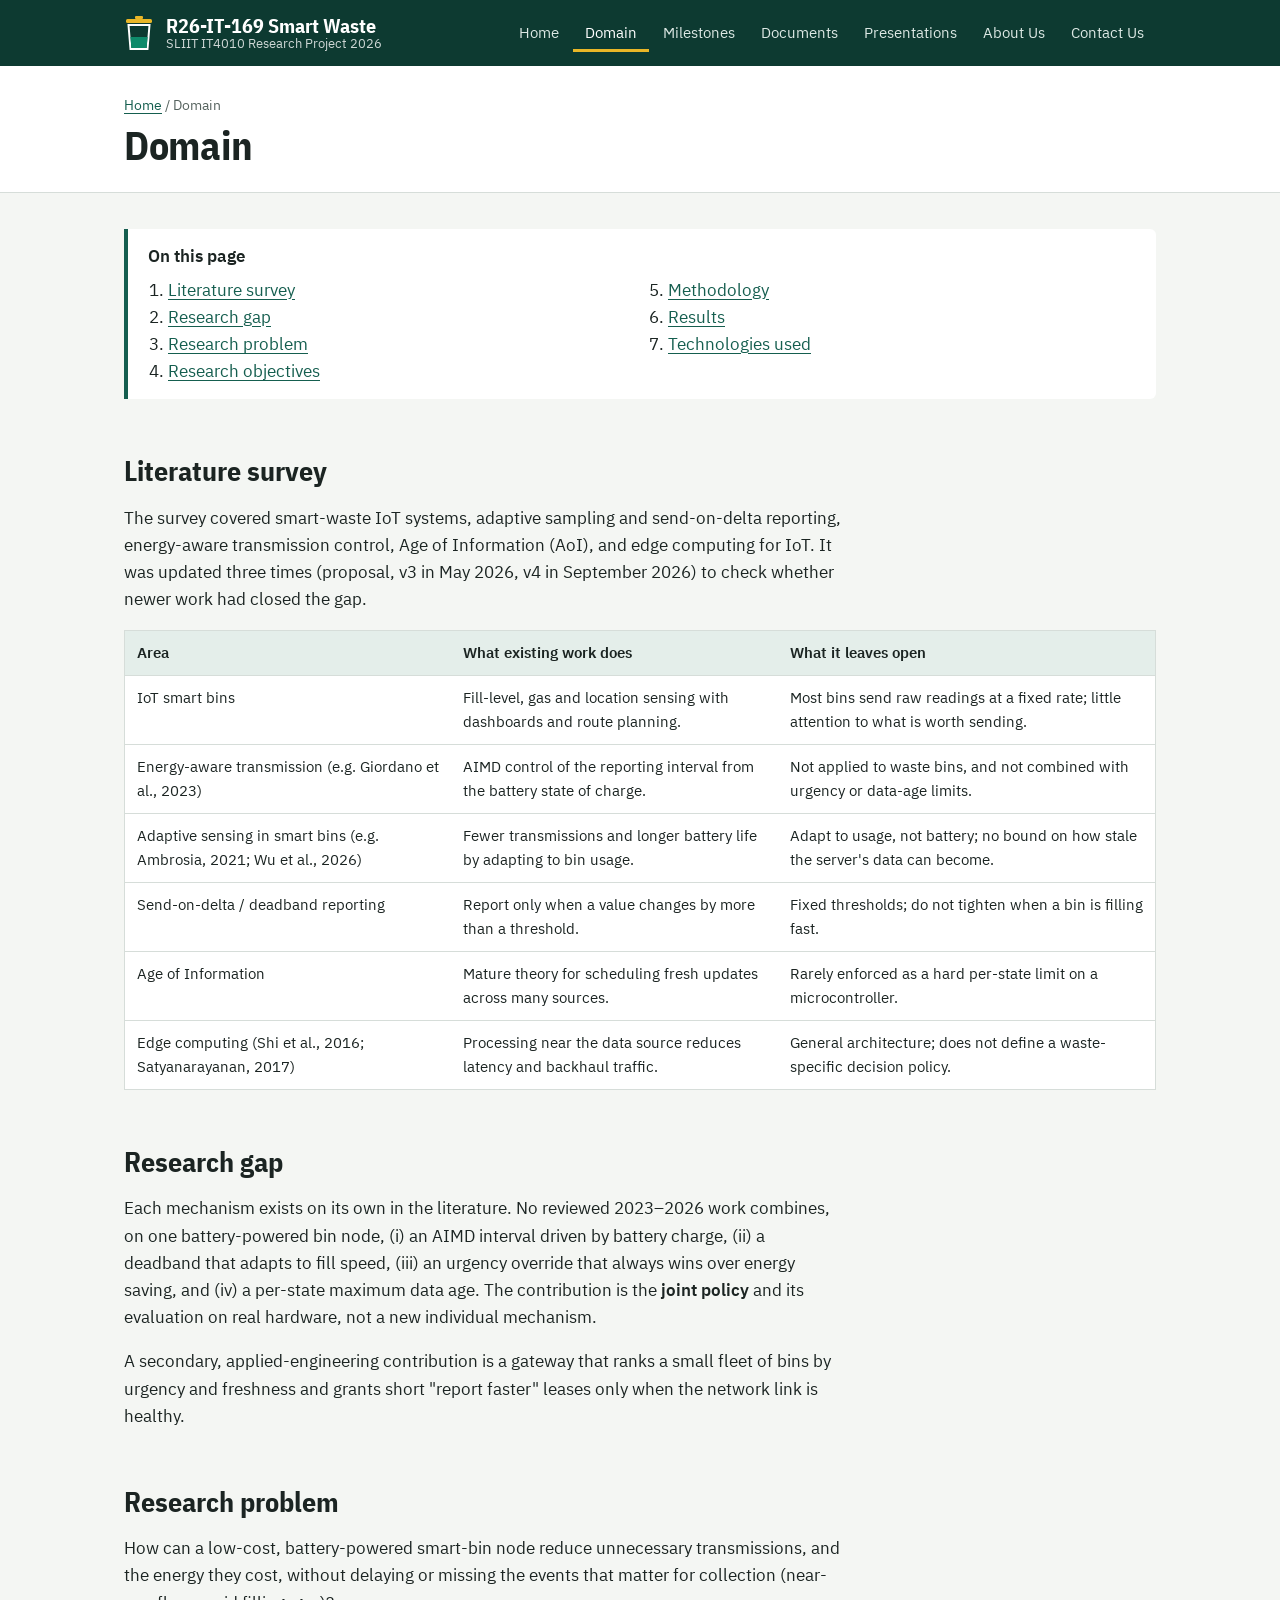
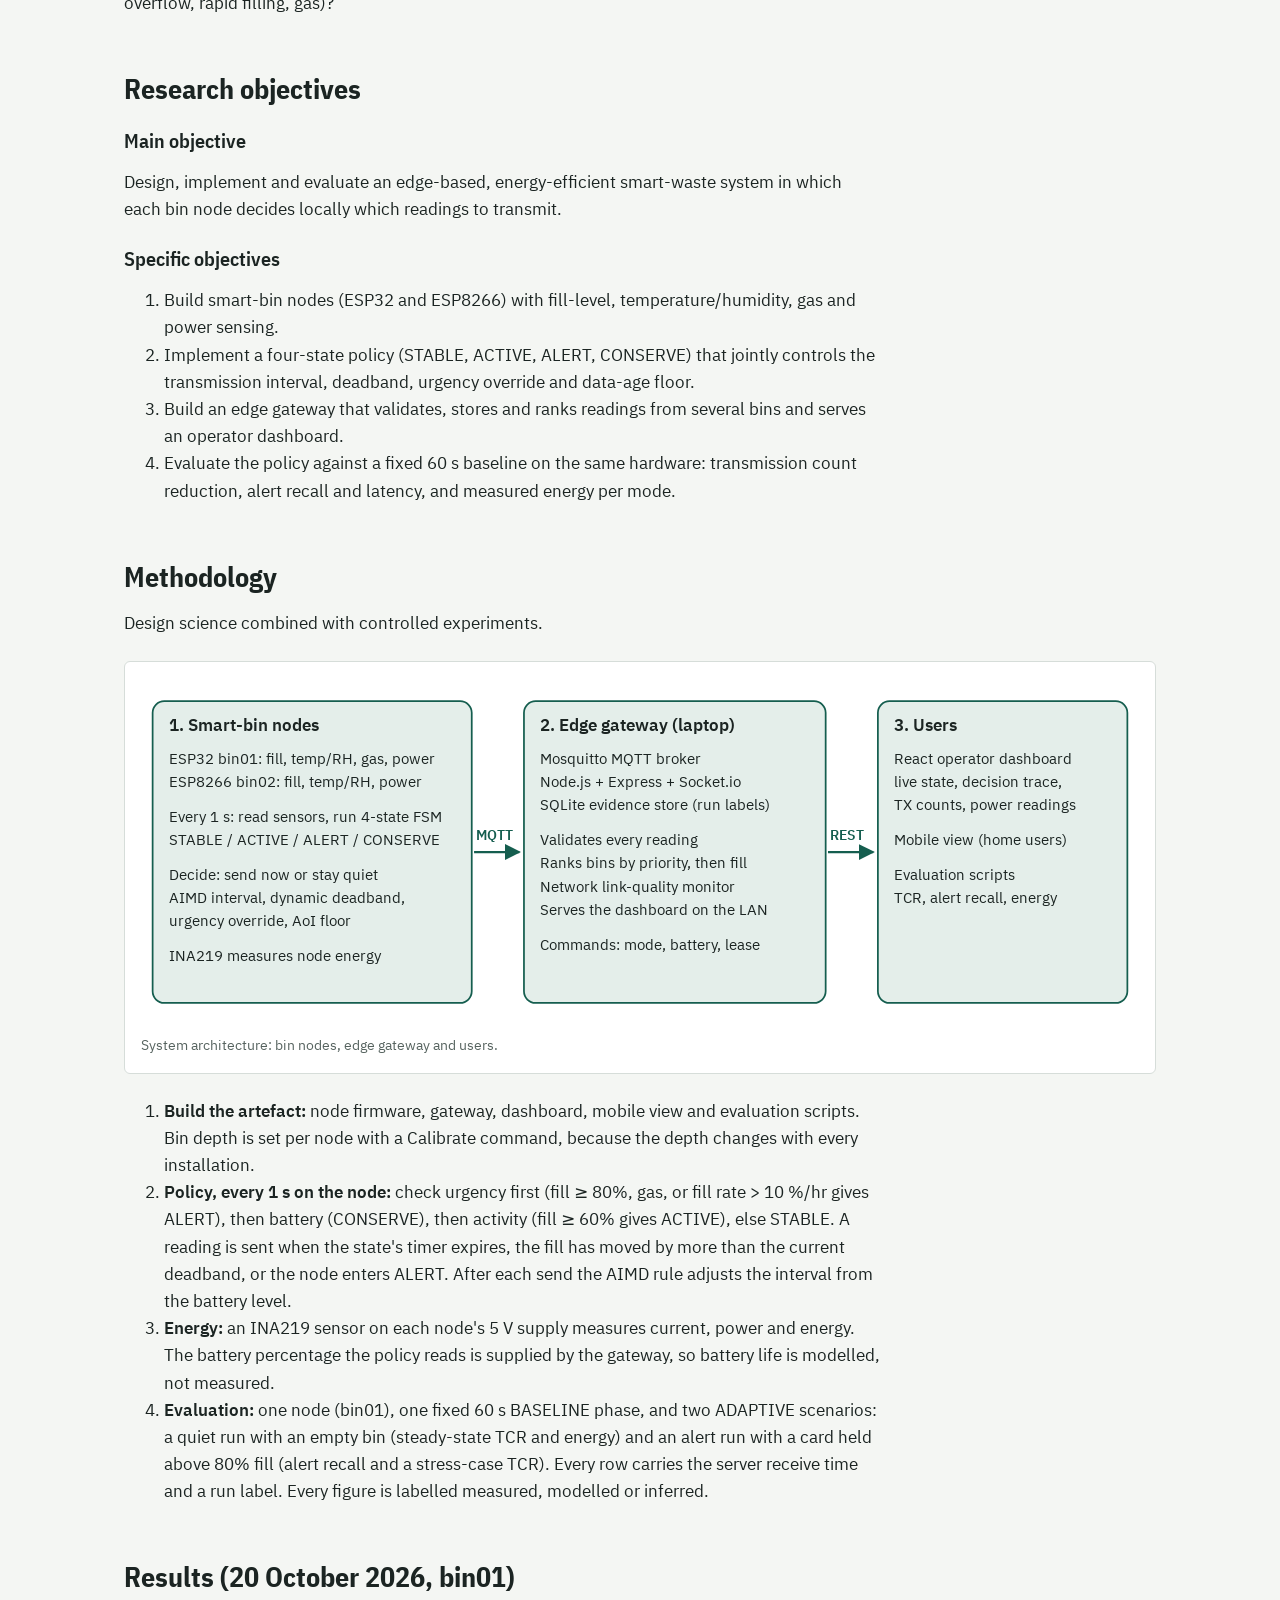
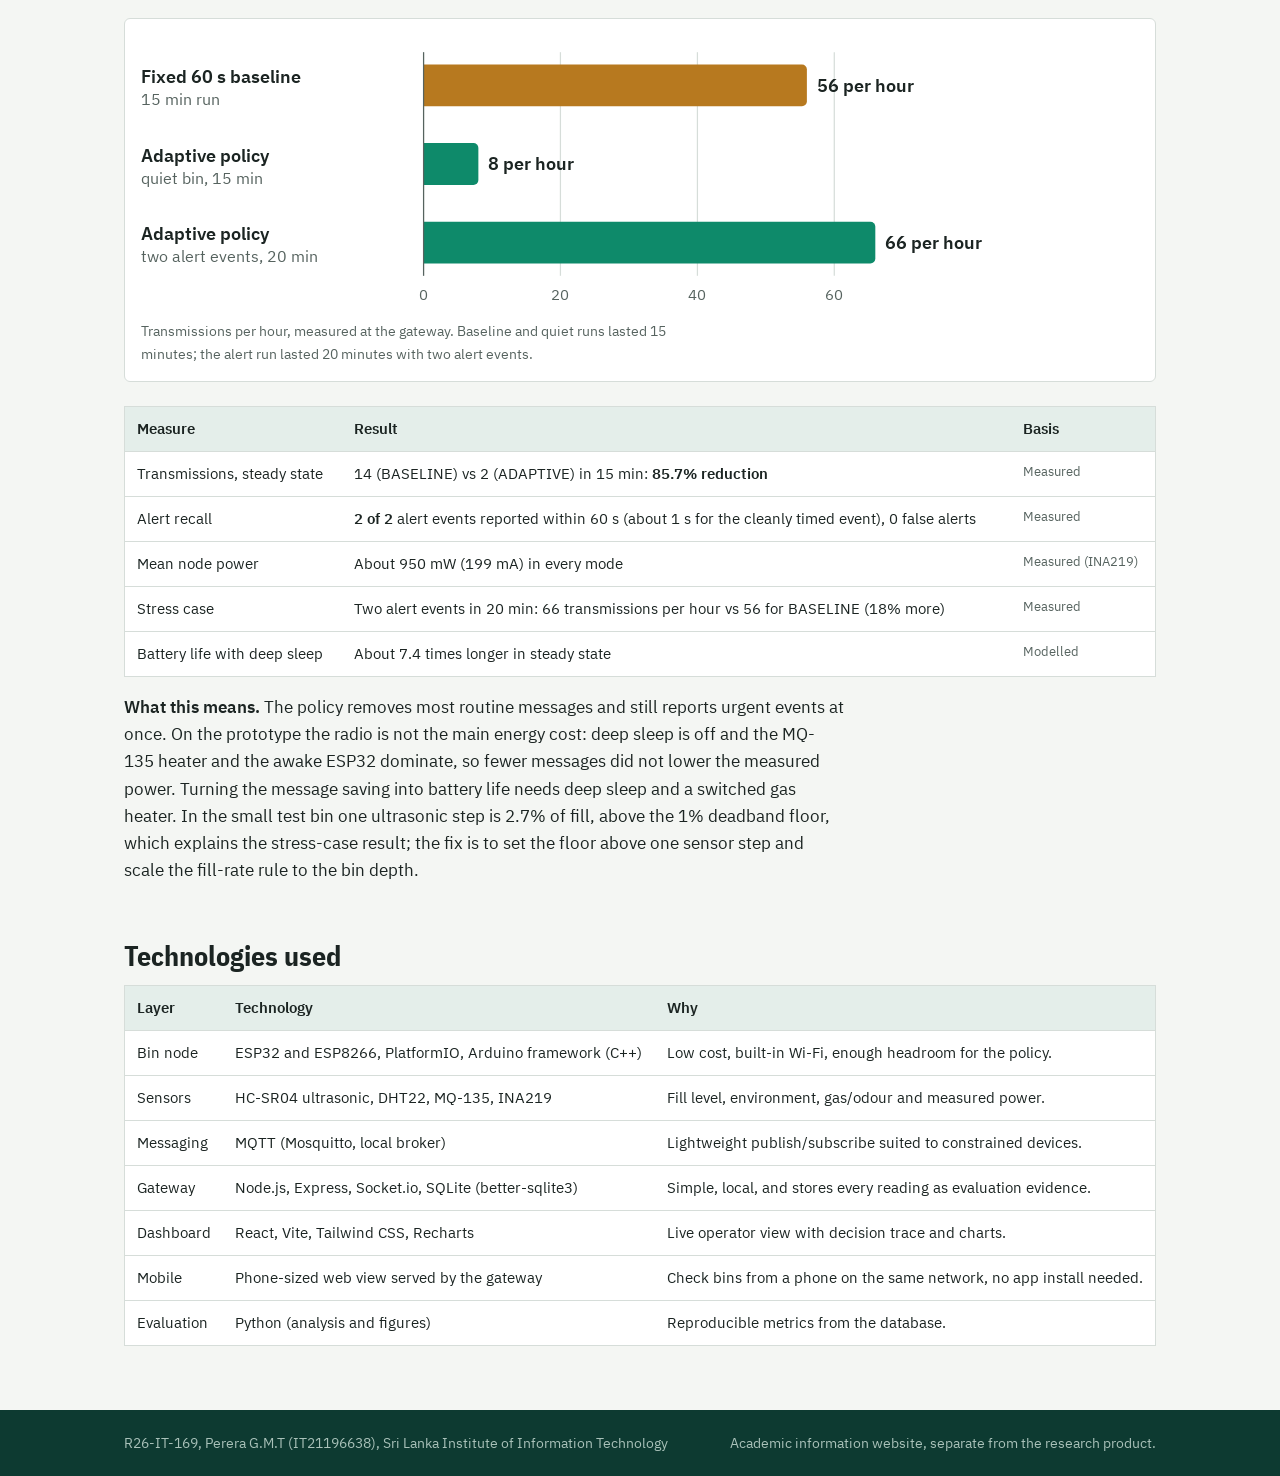
==== domain.html @ eda593e4 "Publish R26-IT-169 research website Static site for the R26-IT-169 smart waste bin IoT research proj" ====
<!doctype html>
<html lang="en">
<head>
<meta charset="utf-8">
<meta name="viewport" content="width=device-width, initial-scale=1">
<title>Domain | R26-IT-169 Smart Waste</title>
<meta name="description" content="R26-IT-169, SLIIT IT4010 Research Project: Edge-Based Energy-Efficient IoT Smart Waste Management System.">
<link rel="icon" href="data:image/svg+xml,%3Csvg viewBox='0 0 30 36' xmlns='http://www.w3.org/2000/svg'%3E%3Crect x='2' y='4' width='26' height='4' rx='1.5' fill='%23E9B627'/%3E%3Crect x='11' y='1' width='8' height='3' rx='1' fill='%23E9B627'/%3E%3Cpath d='M4.5 10h21l-2 24h-17z' fill='none' stroke='%23fff' stroke-width='2'/%3E%3Cpath d='M6.4 22h17.2l-1 11h-15.2z' fill='%230E8A6A'/%3E%3C/svg%3E">
<link rel="preload" href="fonts/ibm-plex-sans-condensed-latin-700-normal.woff2" as="font" type="font/woff2" crossorigin>
<link rel="stylesheet" href="style.css">
</head>
<body>
<header class="site-header">
  <div class="wrap">
    <a class="brand" href="index.html"><svg viewBox="0 0 30 36" aria-hidden="true" xmlns="http://www.w3.org/2000/svg"><rect x="2" y="4" width="26" height="4" rx="1.5" fill="#E9B627"/><rect x="11" y="1" width="8" height="3" rx="1" fill="#E9B627"/><path d="M4.5 10h21l-2 24h-17z" fill="none" stroke="#fff" stroke-width="2"/><path d="M6.4 22h17.2l-1 11h-15.2z" fill="#0E8A6A"/></svg><span>R26-IT-169 Smart Waste<small>SLIIT IT4010 Research Project 2026</small></span></a>
    <nav aria-label="Main"><ul>
<li><a href="index.html">Home</a></li>
<li><a href="domain.html" aria-current="page">Domain</a></li>
<li><a href="milestones.html">Milestones</a></li>
<li><a href="documents.html">Documents</a></li>
<li><a href="presentations.html">Presentations</a></li>
<li><a href="about.html">About Us</a></li>
<li><a href="contact.html">Contact Us</a></li>
    </ul></nav>
  </div>
</header>
<section class="page-title"><div class="wrap"><p class="crumbs"><a href="index.html">Home</a> / Domain</p><h1>Domain</h1></div></section>
<main>
<div class="wrap">

<div class="toc"><strong>On this page</strong>
<ol>
<li><a href="#survey">Literature survey</a></li>
<li><a href="#gap">Research gap</a></li>
<li><a href="#problem">Research problem</a></li>
<li><a href="#objectives">Research objectives</a></li>
<li><a href="#method">Methodology</a></li>
<li><a href="#results">Results</a></li>
<li><a href="#tech">Technologies used</a></li>
</ol></div>

<h2 id="survey">Literature survey</h2>
<p>The survey covered smart-waste IoT systems, adaptive sampling and send-on-delta reporting,
energy-aware transmission control, Age of Information (AoI), and edge computing for IoT. It was
updated three times (proposal, v3 in May 2026, v4 in September 2026) to check whether newer work had
closed the gap.</p>
<div class="table-scroll"><table>
<tr><th>Area</th><th>What existing work does</th><th>What it leaves open</th></tr>
<tr><td>IoT smart bins</td><td>Fill-level, gas and location sensing with dashboards and route planning.</td><td>Most bins send raw readings at a fixed rate; little attention to what is worth sending.</td></tr>
<tr><td>Energy-aware transmission (e.g. Giordano et al., 2023)</td><td>AIMD control of the reporting interval from the battery state of charge.</td><td>Not applied to waste bins, and not combined with urgency or data-age limits.</td></tr>
<tr><td>Adaptive sensing in smart bins (e.g. Ambrosia, 2021; Wu et al., 2026)</td><td>Fewer transmissions and longer battery life by adapting to bin usage.</td><td>Adapt to usage, not battery; no bound on how stale the server's data can become.</td></tr>
<tr><td>Send-on-delta / deadband reporting</td><td>Report only when a value changes by more than a threshold.</td><td>Fixed thresholds; do not tighten when a bin is filling fast.</td></tr>
<tr><td>Age of Information</td><td>Mature theory for scheduling fresh updates across many sources.</td><td>Rarely enforced as a hard per-state limit on a microcontroller.</td></tr>
<tr><td>Edge computing (Shi et al., 2016; Satyanarayanan, 2017)</td><td>Processing near the data source reduces latency and backhaul traffic.</td><td>General architecture; does not define a waste-specific decision policy.</td></tr>
</table></div>

<h2 id="gap">Research gap</h2>
<p>Each mechanism exists on its own in the literature. No reviewed 2023&ndash;2026 work combines,
on one battery-powered bin node, (i) an AIMD interval driven by battery charge, (ii) a deadband that
adapts to fill speed, (iii) an urgency override that always wins over energy saving, and (iv) a
per-state maximum data age. The contribution is the <strong>joint policy</strong> and its evaluation on
real hardware, not a new individual mechanism.</p>
<p>A secondary, applied-engineering contribution is a gateway that ranks a small fleet of bins by
urgency and freshness and grants short "report faster" leases only when the network link is healthy.</p>

<h2 id="problem">Research problem</h2>
<p>How can a low-cost, battery-powered smart-bin node reduce unnecessary transmissions, and the energy
they cost, without delaying or missing the events that matter for collection (near-overflow, rapid
filling, gas)?</p>

<h2 id="objectives">Research objectives</h2>
<h3>Main objective</h3>
<p>Design, implement and evaluate an edge-based, energy-efficient smart-waste system in which each bin
node decides locally which readings to transmit.</p>
<h3>Specific objectives</h3>
<ol>
<li>Build smart-bin nodes (ESP32 and ESP8266) with fill-level, temperature/humidity, gas and power sensing.</li>
<li>Implement a four-state policy (STABLE, ACTIVE, ALERT, CONSERVE) that jointly controls the
transmission interval, deadband, urgency override and data-age floor.</li>
<li>Build an edge gateway that validates, stores and ranks readings from several bins and serves an operator dashboard.</li>
<li>Evaluate the policy against a fixed 60 s baseline on the same hardware: transmission count
reduction, alert recall and latency, and measured energy per mode.</li>
</ol>

<h2 id="method">Methodology</h2>
<p>Design science combined with controlled experiments.</p>
<figure class="frame"><div class="scroll-x arch"><svg viewBox="0 0 860 300" role="img" aria-labelledby="archT archD" xmlns="http://www.w3.org/2000/svg" font-family="Plex Sans, Segoe UI, Arial, sans-serif">
<title id="archT">System architecture</title>
<desc id="archD">Bin nodes decide locally whether to transmit and publish over MQTT to an edge gateway, which stores, ranks and serves data to the dashboard and mobile app.</desc>
<defs><marker id="ar" viewBox="0 0 10 10" refX="9" refY="5" markerWidth="7" markerHeight="7" orient="auto"><path d="M0,0 L10,5 L0,10 z" fill="#155E4F"/></marker></defs>
<g fill="#E4EEEA" stroke="#155E4F" stroke-width="1.5">
<rect x="10" y="20" width="275" height="260" rx="10"/>
<rect x="330" y="20" width="260" height="260" rx="10"/>
<rect x="635" y="20" width="215" height="260" rx="10"/>
</g>
<g fill="#1B2422" font-size="15" font-weight="700">
<text x="24" y="46">1. Smart-bin nodes</text>
<text x="344" y="46">2. Edge gateway (laptop)</text>
<text x="649" y="46">3. Users</text>
</g>
<g fill="#1B2422" font-size="12.5">
<text x="24" y="74">ESP32 bin01: fill, temp/RH, gas, power</text>
<text x="24" y="94">ESP8266 bin02: fill, temp/RH, power</text>
<text x="24" y="124">Every 1 s: read sensors, run 4-state FSM</text>
<text x="24" y="144">STABLE / ACTIVE / ALERT / CONSERVE</text>
<text x="24" y="174">Decide: send now or stay quiet</text>
<text x="24" y="194">AIMD interval, dynamic deadband,</text>
<text x="24" y="214">urgency override, AoI floor</text>
<text x="24" y="244">INA219 measures node energy</text>
<text x="344" y="74">Mosquitto MQTT broker</text>
<text x="344" y="94">Node.js + Express + Socket.io</text>
<text x="344" y="114">SQLite evidence store (run labels)</text>
<text x="344" y="144">Validates every reading</text>
<text x="344" y="164">Ranks bins by priority, then fill</text>
<text x="344" y="184">Network link-quality monitor</text>
<text x="344" y="204">Serves the dashboard on the LAN</text>
<text x="344" y="234">Commands: mode, battery, lease</text>
<text x="649" y="74">React operator dashboard</text>
<text x="649" y="94">live state, decision trace,</text>
<text x="649" y="114">TX counts, power readings</text>
<text x="649" y="144">Mobile view (home users)</text>
<text x="649" y="174">Evaluation scripts</text>
<text x="649" y="194">TCR, alert recall, energy</text>
</g>
<g stroke="#155E4F" stroke-width="2" fill="none" marker-end="url(#ar)">
<line x1="287" y1="150" x2="326" y2="150"/>
<line x1="592" y1="150" x2="631" y2="150"/>
</g>
<g fill="#155E4F" font-size="12" font-weight="600">
<text x="289" y="140">MQTT</text>
<text x="594" y="140">REST</text>
</g>
</svg></div>
<figcaption>System architecture: bin nodes, edge gateway and users.</figcaption></figure>
<ol>
<li><strong>Build the artefact:</strong> node firmware, gateway, dashboard, mobile view and evaluation scripts. Bin depth is set per node with a Calibrate command, because the depth changes with every installation.</li>
<li><strong>Policy, every 1 s on the node:</strong> check urgency first (fill &ge; 80%, gas, or fill rate
&gt; 10 %/hr gives ALERT), then battery (CONSERVE), then activity (fill &ge; 60% gives ACTIVE), else STABLE.
A reading is sent when the state's timer expires, the fill has moved by more than the current deadband,
or the node enters ALERT. After each send the AIMD rule adjusts the interval from the battery level.</li>
<li><strong>Energy:</strong> an INA219 sensor on each node's 5 V supply measures current, power and
energy. The battery percentage the policy reads is supplied by the gateway, so battery life is modelled,
not measured.</li>
<li><strong>Evaluation:</strong> one node (bin01), one fixed 60 s BASELINE phase, and two ADAPTIVE
scenarios: a quiet run with an empty bin (steady-state TCR and energy) and an alert run with a card held
above 80% fill (alert recall and a stress-case TCR). Every row carries the server receive time and a run
label. Every figure is labelled measured, modelled or inferred.</li>
</ol>

<h2 id="results">Results (20 October 2026, bin01)</h2>
<figure class="frame"><div class="scroll-x"><svg class="chart" viewBox="0 0 700 226" role="img" aria-labelledby="cT cD" xmlns="http://www.w3.org/2000/svg">
<title id="cT">Transmissions per hour, bin01, 20 October 2026</title>
<desc id="cD">Fixed 60 s baseline: 56 per hour. Adaptive policy with a quiet bin: 8 per hour, an 85.7% reduction. Adaptive policy with two alert events in 20 minutes: 66 per hour.</desc>
<line x1="230.0" y1="14" x2="230.0" y2="196" stroke="#D6DDD9" stroke-width="1"/><text x="230.0" y="216" font-size="12" fill="#56635F" text-anchor="middle">0</text><line x1="341.4" y1="14" x2="341.4" y2="196" stroke="#D6DDD9" stroke-width="1"/><text x="341.4" y="216" font-size="12" fill="#56635F" text-anchor="middle">20</text><line x1="452.9" y1="14" x2="452.9" y2="196" stroke="#D6DDD9" stroke-width="1"/><text x="452.9" y="216" font-size="12" fill="#56635F" text-anchor="middle">40</text><line x1="564.3" y1="14" x2="564.3" y2="196" stroke="#D6DDD9" stroke-width="1"/><text x="564.3" y="216" font-size="12" fill="#56635F" text-anchor="middle">60</text><text x="0" y="39" font-size="15" font-weight="600" fill="#1B2422">Fixed 60 s baseline</text><text x="0" y="57" font-size="13" fill="#56635F">15 min run</text><g><title>Baseline, fixed 60 s: 14 transmissions in 15 min (56 per hour)</title><path d="M230,24 h308.0 a4,4 0 0 1 4,4 v26 a4,4 0 0 1 -4,4 h-308.0 z" fill="#B7791F"/><text x="550.0" y="46" font-size="15" font-weight="600" fill="#1B2422">56 per hour</text></g><text x="0" y="103" font-size="15" font-weight="600" fill="#1B2422">Adaptive policy</text><text x="0" y="121" font-size="13" fill="#56635F">quiet bin, 15 min</text><g><title>Adaptive, quiet bin: 2 transmissions in 15 min (8 per hour)</title><path d="M230,88 h40.6 a4,4 0 0 1 4,4 v26 a4,4 0 0 1 -4,4 h-40.6 z" fill="#0E8A6A"/><text x="282.6" y="110" font-size="15" font-weight="600" fill="#1B2422">8 per hour</text></g><text x="0" y="167" font-size="15" font-weight="600" fill="#1B2422">Adaptive policy</text><text x="0" y="185" font-size="13" fill="#56635F">two alert events, 20 min</text><g><title>Adaptive, two alert events: 22 transmissions in 20 min (66 per hour)</title><path d="M230,152 h363.7 a4,4 0 0 1 4,4 v26 a4,4 0 0 1 -4,4 h-363.7 z" fill="#0E8A6A"/><text x="605.7" y="174" font-size="15" font-weight="600" fill="#1B2422">66 per hour</text></g>
<line x1="230" y1="14" x2="230" y2="196" stroke="#56635F" stroke-width="1"/>
</svg></div>
<figcaption>Transmissions per hour, measured at the gateway. Baseline and quiet runs lasted 15 minutes; the alert run lasted 20 minutes with two alert events.</figcaption></figure>
<div class="table-scroll"><table>
<tr><th>Measure</th><th>Result</th><th>Basis</th></tr>
<tr><td>Transmissions, steady state</td><td>14 (BASELINE) vs 2 (ADAPTIVE) in 15 min: <strong>85.7% reduction</strong></td><td class="basis">Measured</td></tr>
<tr><td>Alert recall</td><td><strong>2 of 2</strong> alert events reported within 60 s (about 1 s for the cleanly timed event), 0 false alerts</td><td class="basis">Measured</td></tr>
<tr><td>Mean node power</td><td>About 950 mW (199 mA) in every mode</td><td class="basis">Measured (INA219)</td></tr>
<tr><td>Stress case</td><td>Two alert events in 20 min: 66 transmissions per hour vs 56 for BASELINE (18% more)</td><td class="basis">Measured</td></tr>
<tr><td>Battery life with deep sleep</td><td>About 7.4 times longer in steady state</td><td class="basis">Modelled</td></tr>
</table></div>
<p><strong>What this means.</strong> The policy removes most routine messages and still reports urgent events
at once. On the prototype the radio is not the main energy cost: deep sleep is off and the MQ-135 heater and
the awake ESP32 dominate, so fewer messages did not lower the measured power. Turning the message saving into
battery life needs deep sleep and a switched gas heater. In the small test bin one ultrasonic step is 2.7% of
fill, above the 1% deadband floor, which explains the stress-case result; the fix is to set the floor above
one sensor step and scale the fill-rate rule to the bin depth.</p>

<h2 id="tech">Technologies used</h2>
<div class="table-scroll"><table>
<tr><th>Layer</th><th>Technology</th><th>Why</th></tr>
<tr><td>Bin node</td><td>ESP32 and ESP8266, PlatformIO, Arduino framework (C++)</td><td>Low cost, built-in Wi-Fi, enough headroom for the policy.</td></tr>
<tr><td>Sensors</td><td>HC-SR04 ultrasonic, DHT22, MQ-135, INA219</td><td>Fill level, environment, gas/odour and measured power.</td></tr>
<tr><td>Messaging</td><td>MQTT (Mosquitto, local broker)</td><td>Lightweight publish/subscribe suited to constrained devices.</td></tr>
<tr><td>Gateway</td><td>Node.js, Express, Socket.io, SQLite (better-sqlite3)</td><td>Simple, local, and stores every reading as evaluation evidence.</td></tr>
<tr><td>Dashboard</td><td>React, Vite, Tailwind CSS, Recharts</td><td>Live operator view with decision trace and charts.</td></tr>
<tr><td>Mobile</td><td>Phone-sized web view served by the gateway</td><td>Check bins from a phone on the same network, no app install needed.</td></tr>
<tr><td>Evaluation</td><td>Python (analysis and figures)</td><td>Reproducible metrics from the database.</td></tr>
</table></div>

</div>
</main>
<footer class="site-footer">
  <div class="wrap">
    <span>R26-IT-169, Perera G.M.T (IT21196638), Sri Lanka Institute of Information Technology</span>
    <span>Academic information website, separate from the research product.</span>
  </div>
</footer>
</body>
</html>
---- style.css ----
/* R26-IT-169 academic project website. Plain CSS, no build step; fonts are bundled so the site works offline. */
@font-face { font-family: "Plex Sans"; src: url("fonts/ibm-plex-sans-latin-400-normal.woff2") format("woff2"); font-weight: 400; font-display: swap; }
@font-face { font-family: "Plex Sans"; src: url("fonts/ibm-plex-sans-latin-600-normal.woff2") format("woff2"); font-weight: 600; font-display: swap; }
@font-face { font-family: "Plex Condensed"; src: url("fonts/ibm-plex-sans-condensed-latin-600-normal.woff2") format("woff2"); font-weight: 600; font-display: swap; }
@font-face { font-family: "Plex Condensed"; src: url("fonts/ibm-plex-sans-condensed-latin-700-normal.woff2") format("woff2"); font-weight: 700; font-display: swap; }

:root {
  --paper: #F4F6F3;
  --surface: #FFFFFF;
  --ink: #1B2422;
  --muted: #56635F;
  --line: #D6DDD9;
  --green: #155E4F;      /* municipal bin green: brand, links */
  --green-deep: #0D3A31; /* header and hero */
  --green-soft: #E4EEEA;
  --signal: #E9B627;     /* safety yellow: focus ring and the ALERT state only */
  --s-alert: #B8431A;
  --s-conserve: #6A6F73;
  --s-active: #2C64A8;
  --s-stable: #0E8A6A;
  --warn: #8A5A00;
  --warn-bg: #FFF4DC;
  --radius: 6px;
  --max: 1080px;
  --sans: "Plex Sans", "Segoe UI", system-ui, -apple-system, Roboto, Arial, sans-serif;
  --cond: "Plex Condensed", "Arial Narrow", "Segoe UI", system-ui, sans-serif;
}
* { box-sizing: border-box; }
html { scroll-behavior: smooth; }
@media (prefers-reduced-motion: reduce) { html { scroll-behavior: auto; } }
body { margin: 0; font-family: var(--sans); font-size: 17px; line-height: 1.6; color: var(--ink); background: var(--paper); }
a { color: var(--green); text-underline-offset: 3px; }
a:hover { color: var(--green-deep); }
:focus-visible { outline: 3px solid var(--signal); outline-offset: 2px; }
img, svg { max-width: 100%; height: auto; display: block; }
p, li { max-width: 72ch; }

h1, h2, h3 { font-family: var(--cond); line-height: 1.15; color: var(--ink); }
h1 { font-size: 40px; font-weight: 700; margin: 0 0 14px; letter-spacing: -.3px; }
h2 { font-size: 28px; font-weight: 700; margin: 56px 0 12px; }
h3 { font-size: 20px; font-weight: 600; margin: 24px 0 6px; }
.lead { font-size: 19px; color: var(--muted); max-width: 62ch; }

/* Header and navigation: identical on every page. */
.site-header { background: var(--green-deep); color: #fff; }
.site-header .wrap { display: flex; flex-wrap: wrap; align-items: center; justify-content: space-between; gap: 10px 24px; padding-top: 14px; padding-bottom: 14px; }
.brand { display: flex; align-items: center; gap: 12px; color: #fff; text-decoration: none; font-family: var(--cond); font-weight: 700; font-size: 20px; line-height: 1.1; }
.brand:hover { color: #fff; }
.brand small { display: block; font-family: var(--sans); font-weight: 400; font-size: 13px; opacity: .8; }
.brand svg { width: 30px; height: 36px; flex: none; }
nav ul { list-style: none; margin: 0; padding: 0; display: flex; flex-wrap: wrap; gap: 2px; }
nav a { display: block; padding: 7px 12px; border-radius: 4px; color: #DCE8E4; text-decoration: none; font-size: 15px; }
nav a:hover { background: rgba(255,255,255,.1); color: #fff; }
nav a[aria-current="page"] { color: #fff; box-shadow: inset 0 -3px 0 var(--signal); border-radius: 0; }

.wrap { max-width: var(--max); margin: 0 auto; padding-left: 24px; padding-right: 24px; }
main { padding: 36px 0 64px; }
.crumbs { font-size: 14px; color: var(--muted); margin: 0 0 6px; }

/* Page title band on inner pages. */
.page-title { border-bottom: 1px solid var(--line); background: var(--surface); }
.page-title .wrap { padding-top: 28px; padding-bottom: 24px; }
.page-title h1 { margin: 0; }

/* Home hero: the bench build on the right, the claim on the left. */
.hero { background: var(--green-deep); color: #E8F0ED; }
.hero-grid { display: grid; grid-template-columns: 1.25fr 1fr; gap: 40px; align-items: center; padding-top: 48px; padding-bottom: 48px; }
.hero h1 { color: #fff; font-size: 46px; }
.hero .lead { color: #C5D6D0; }
.hero .meta { font-size: 14px; color: #A9C1B9; margin: 0 0 14px; }
.actions { display: flex; flex-wrap: wrap; gap: 10px; margin-top: 24px; }
.btn { display: inline-block; padding: 10px 18px; border-radius: 4px; background: var(--signal); color: #1B2422; text-decoration: none; font-weight: 600; font-size: 16px; }
.btn:hover { background: #F3C842; color: #1B2422; }
.btn.ghost { background: transparent; color: #fff; box-shadow: inset 0 0 0 1.5px rgba(255,255,255,.5); }
.btn.ghost:hover { box-shadow: inset 0 0 0 1.5px #fff; color: #fff; }
.hero figure { margin: 0; }
.hero figure img { border-radius: 4px; aspect-ratio: 4 / 4.2; object-fit: cover; object-position: 50% 60%; width: 100%; }
.hero figcaption { color: #A9C1B9; }

/* The four states, in the order the node checks them. */
.states { display: grid; grid-template-columns: repeat(4, 1fr); border: 1px solid var(--line); border-radius: var(--radius); background: var(--surface); overflow: hidden; margin-top: 14px; }
.state { padding: 18px 18px 20px; border-left: 1px solid var(--line); border-top: 6px solid var(--c); }
.state:first-child { border-left: 0; }
.state .order { font-size: 13px; color: var(--muted); margin: 0; }
.state h3 { margin: 2px 0 8px; font-size: 24px; color: var(--c); }
.state p { font-size: 15px; margin: 0 0 6px; }
.state .floor { color: var(--muted); }
.s-alert { --c: var(--s-alert); }
.s-conserve { --c: var(--s-conserve); }
.s-active { --c: var(--s-active); }
.s-stable { --c: var(--s-stable); }
.note-line { font-size: 15px; color: var(--muted); margin-top: 10px; }

/* Figures with captions. */
figure { margin: 24px 0; }
figcaption { font-size: 14px; color: var(--muted); margin-top: 8px; max-width: 72ch; }
.frame { background: var(--surface); border: 1px solid var(--line); border-radius: var(--radius); padding: 16px; }
.shot img { border-radius: 4px; border: 1px solid var(--line); width: 100%; }
.two-col { display: grid; grid-template-columns: 1fr 1fr; gap: 32px; align-items: start; }
.split { display: grid; grid-template-columns: 1.1fr 1fr; gap: 32px; align-items: center; }

/* Results chart. Wide figures scroll inside their frame on phones instead of shrinking the text. */
.chart text { font-family: var(--sans); }
.chart { width: 100%; max-width: 860px; }
.scroll-x { overflow-x: auto; }
@media (max-width: 560px) { .scroll-x .chart { min-width: 520px; } .scroll-x.arch svg { min-width: 680px; } }

/* Components catalogue. */
.parts { display: grid; grid-template-columns: repeat(3, 1fr); gap: 16px; }
.part { margin: 0; background: var(--surface); border: 1px solid var(--line); border-radius: var(--radius); padding: 16px; display: flex; flex-direction: column; gap: 14px; min-width: 0; }
.part-img { height: 150px; display: flex; align-items: center; justify-content: center; }
.part-img img { max-height: 150px; width: auto; max-width: 100%; object-fit: contain; }
.part figcaption { margin: 0; display: flex; flex-direction: column; gap: 4px; font-size: 15px; color: var(--ink); }
.part figcaption strong { font-family: var(--cond); font-weight: 600; font-size: 20px; }
.part .where { font-size: 13px; color: var(--muted); }
.credit { font-size: 13px; color: var(--muted); margin-top: 12px; }

/* Link list to the other tabs. */
.explore { list-style: none; padding: 0; margin: 0; display: grid; grid-template-columns: repeat(2, 1fr); gap: 0 32px; }
.explore li { border-top: 1px solid var(--line); padding: 14px 0; max-width: none; }
.explore a { font-family: var(--cond); font-weight: 600; font-size: 21px; text-decoration: none; }
.explore a:hover { text-decoration: underline; }
.explore p { margin: 2px 0 0; color: var(--muted); font-size: 15px; }

/* People and contact blocks. */
.grid { display: grid; gap: 16px; grid-template-columns: repeat(auto-fit, minmax(240px, 1fr)); }
.card { background: var(--surface); border: 1px solid var(--line); border-radius: var(--radius); padding: 20px; }
.card h3 { margin-top: 0; }
.card p:last-child { margin-bottom: 0; }

.toc { background: var(--surface); border-left: 4px solid var(--green); padding: 14px 20px; border-radius: 0 var(--radius) var(--radius) 0; }
.toc ol { margin: 6px 0 0; padding-left: 20px; columns: 2; column-gap: 32px; }

table { width: 100%; border-collapse: collapse; background: var(--surface); border: 1px solid var(--line); font-size: 15px; }
th, td { text-align: left; padding: 10px 12px; border-bottom: 1px solid var(--line); vertical-align: top; }
th { background: var(--green-soft); font-weight: 600; }
.table-scroll { overflow-x: auto; }
.basis { font-size: 13px; color: var(--muted); white-space: nowrap; }

.pending { color: var(--warn); font-weight: 600; }

/* Milestones use native <details> as the drop-down, so they work without JavaScript. */
details { background: var(--surface); border: 1px solid var(--line); border-left: 4px solid var(--line); border-radius: var(--radius); margin-bottom: 8px; }
details.done { border-left-color: var(--s-stable); }
details.due { border-left-color: var(--signal); }
summary { cursor: pointer; padding: 14px 18px; font-weight: 600; display: flex; flex-wrap: wrap; justify-content: space-between; gap: 6px 16px; }
summary .meta { font-weight: 400; color: var(--muted); font-size: 14px; }
details > div { padding: 0 18px 16px; }
.status { font-size: 13px; font-weight: 600; padding: 1px 10px; border-radius: 999px; margin-left: 6px; }
.status.done { background: var(--green-soft); color: var(--green); }
.status.due { background: var(--warn-bg); color: var(--warn); }

.doclist { list-style: none; padding: 0; margin: 0; }
.doclist li { background: var(--surface); border: 1px solid var(--line); border-radius: var(--radius); padding: 12px 16px; margin-bottom: 8px; display: flex; flex-wrap: wrap; align-items: center; justify-content: space-between; gap: 6px 16px; max-width: none; }
.doclist .kind { font-size: 13px; color: var(--muted); }
.doclist a { font-weight: 600; }

.site-footer { background: var(--green-deep); color: #A9C1B9; font-size: 14px; }
.site-footer .wrap { padding-top: 22px; padding-bottom: 22px; display: flex; flex-wrap: wrap; justify-content: space-between; gap: 8px 24px; }

@media (max-width: 860px) {
  .hero-grid, .two-col, .split { grid-template-columns: 1fr; }
  .hero-grid { gap: 28px; padding-top: 32px; padding-bottom: 32px; }
  .hero figure img { aspect-ratio: 4 / 3; }
  .states { grid-template-columns: 1fr 1fr; }
  .state:nth-child(3) { border-left: 0; }
  .explore { grid-template-columns: 1fr; }
  .parts { grid-template-columns: 1fr 1fr; }
}
@media (max-width: 560px) {
  body { font-size: 16px; }
  h1, .hero h1 { font-size: 31px; }
  h2 { font-size: 24px; }
  .wrap { padding-left: 16px; padding-right: 16px; }
  .states { grid-template-columns: 1fr; }
  .state { border-left: 0; }
  .toc ol { columns: 1; }
  .parts { grid-template-columns: 1fr; }
}
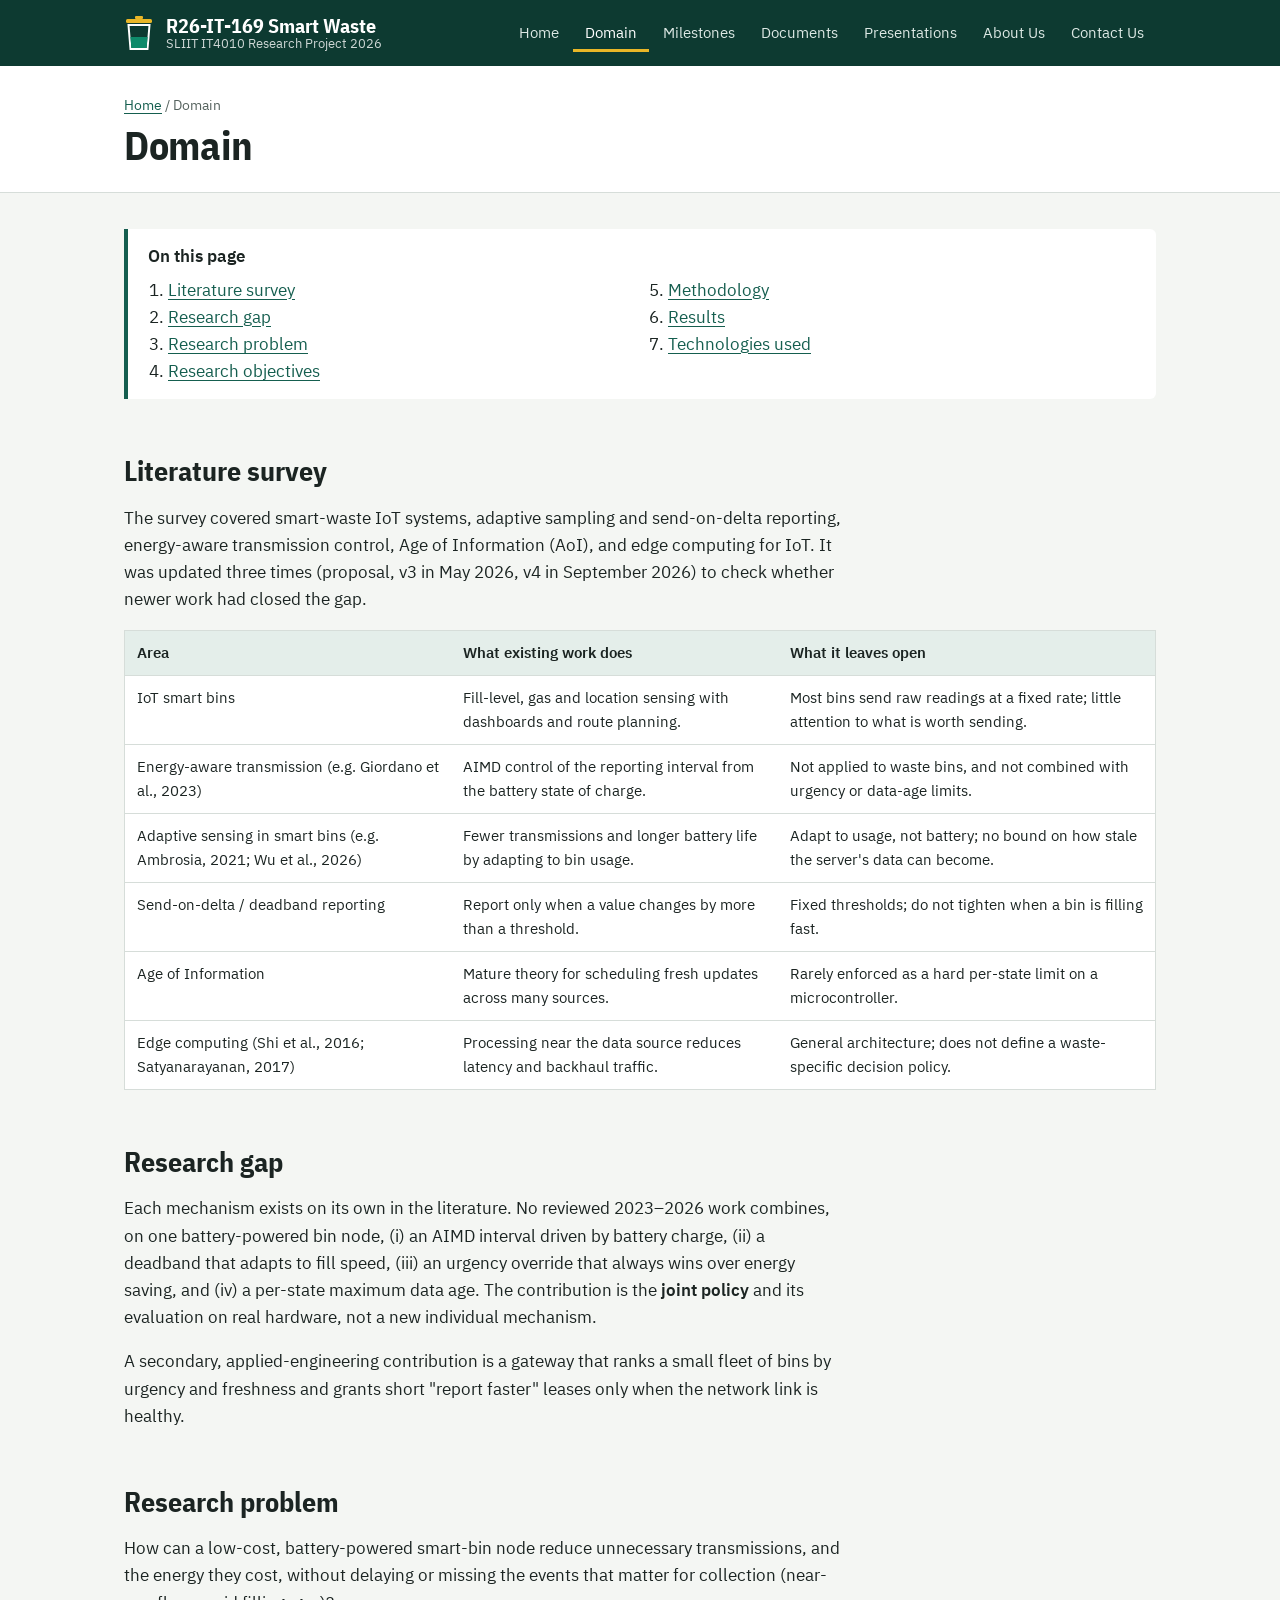
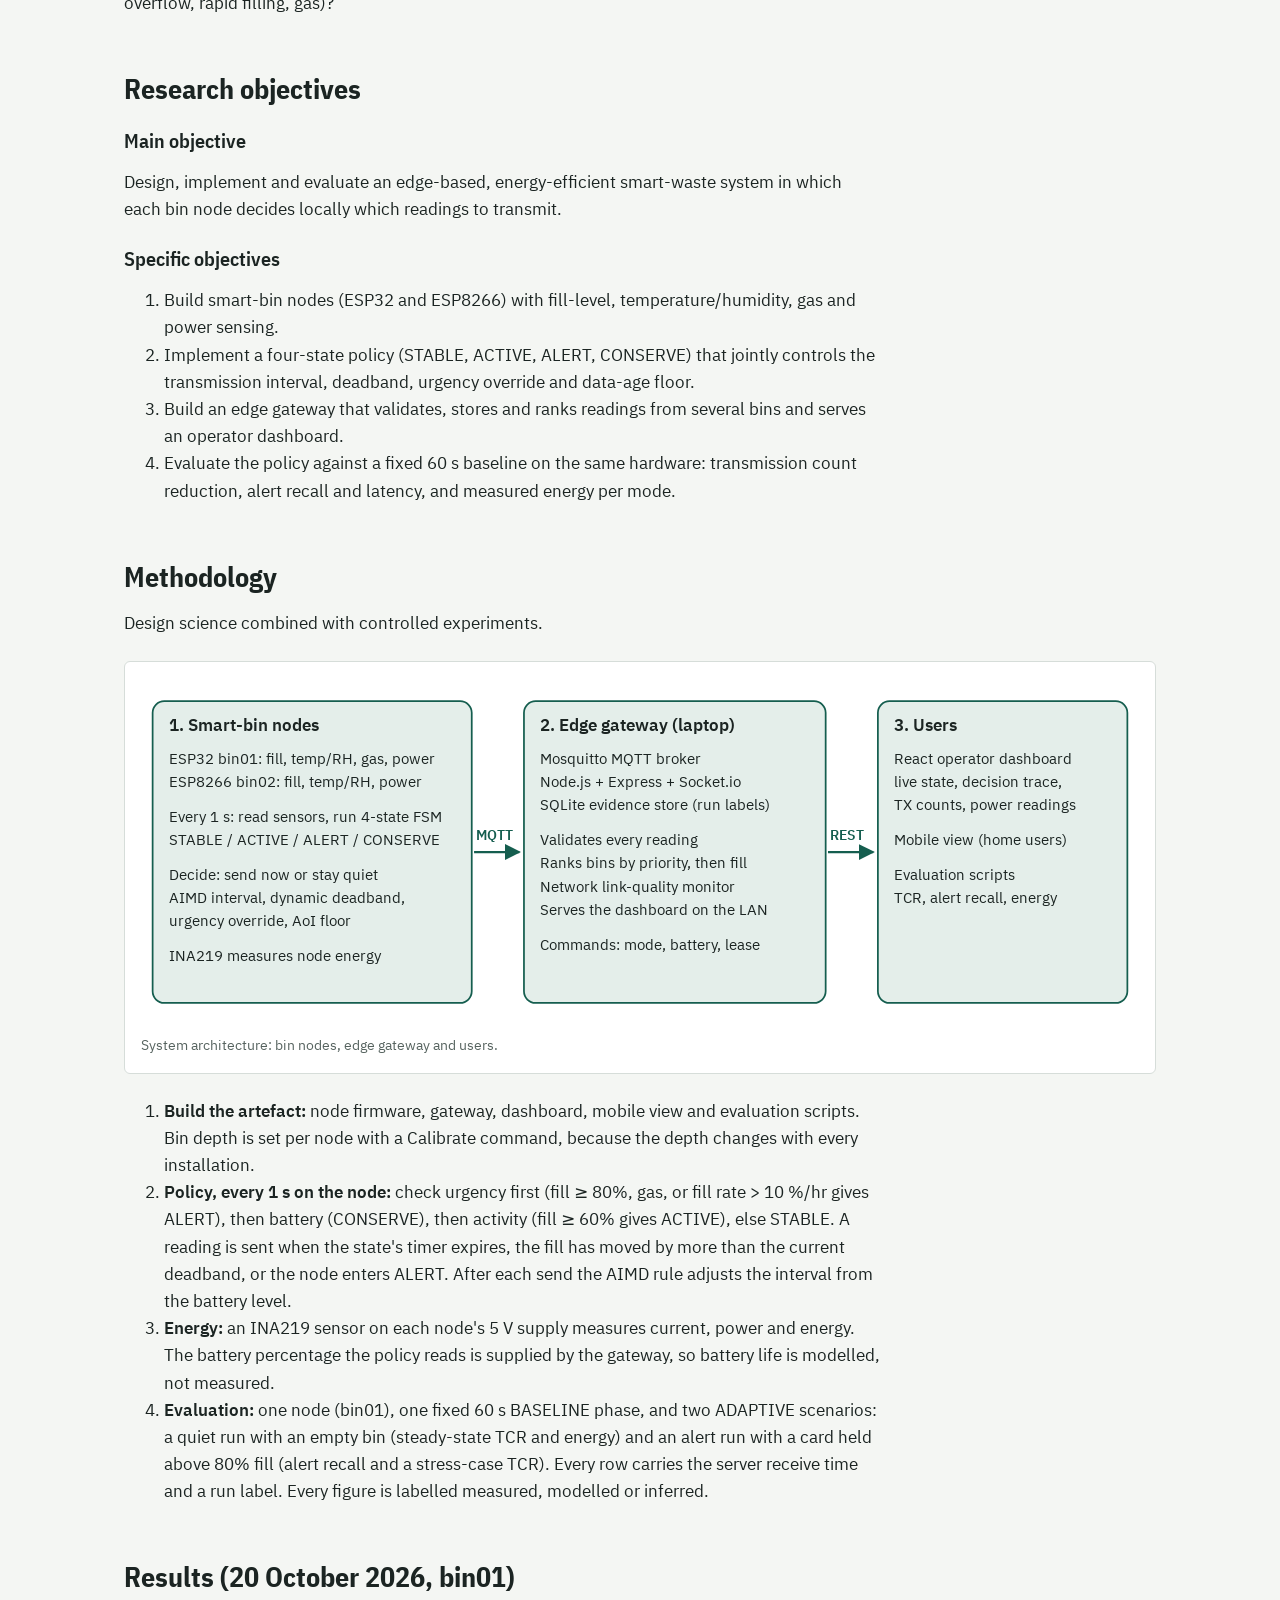
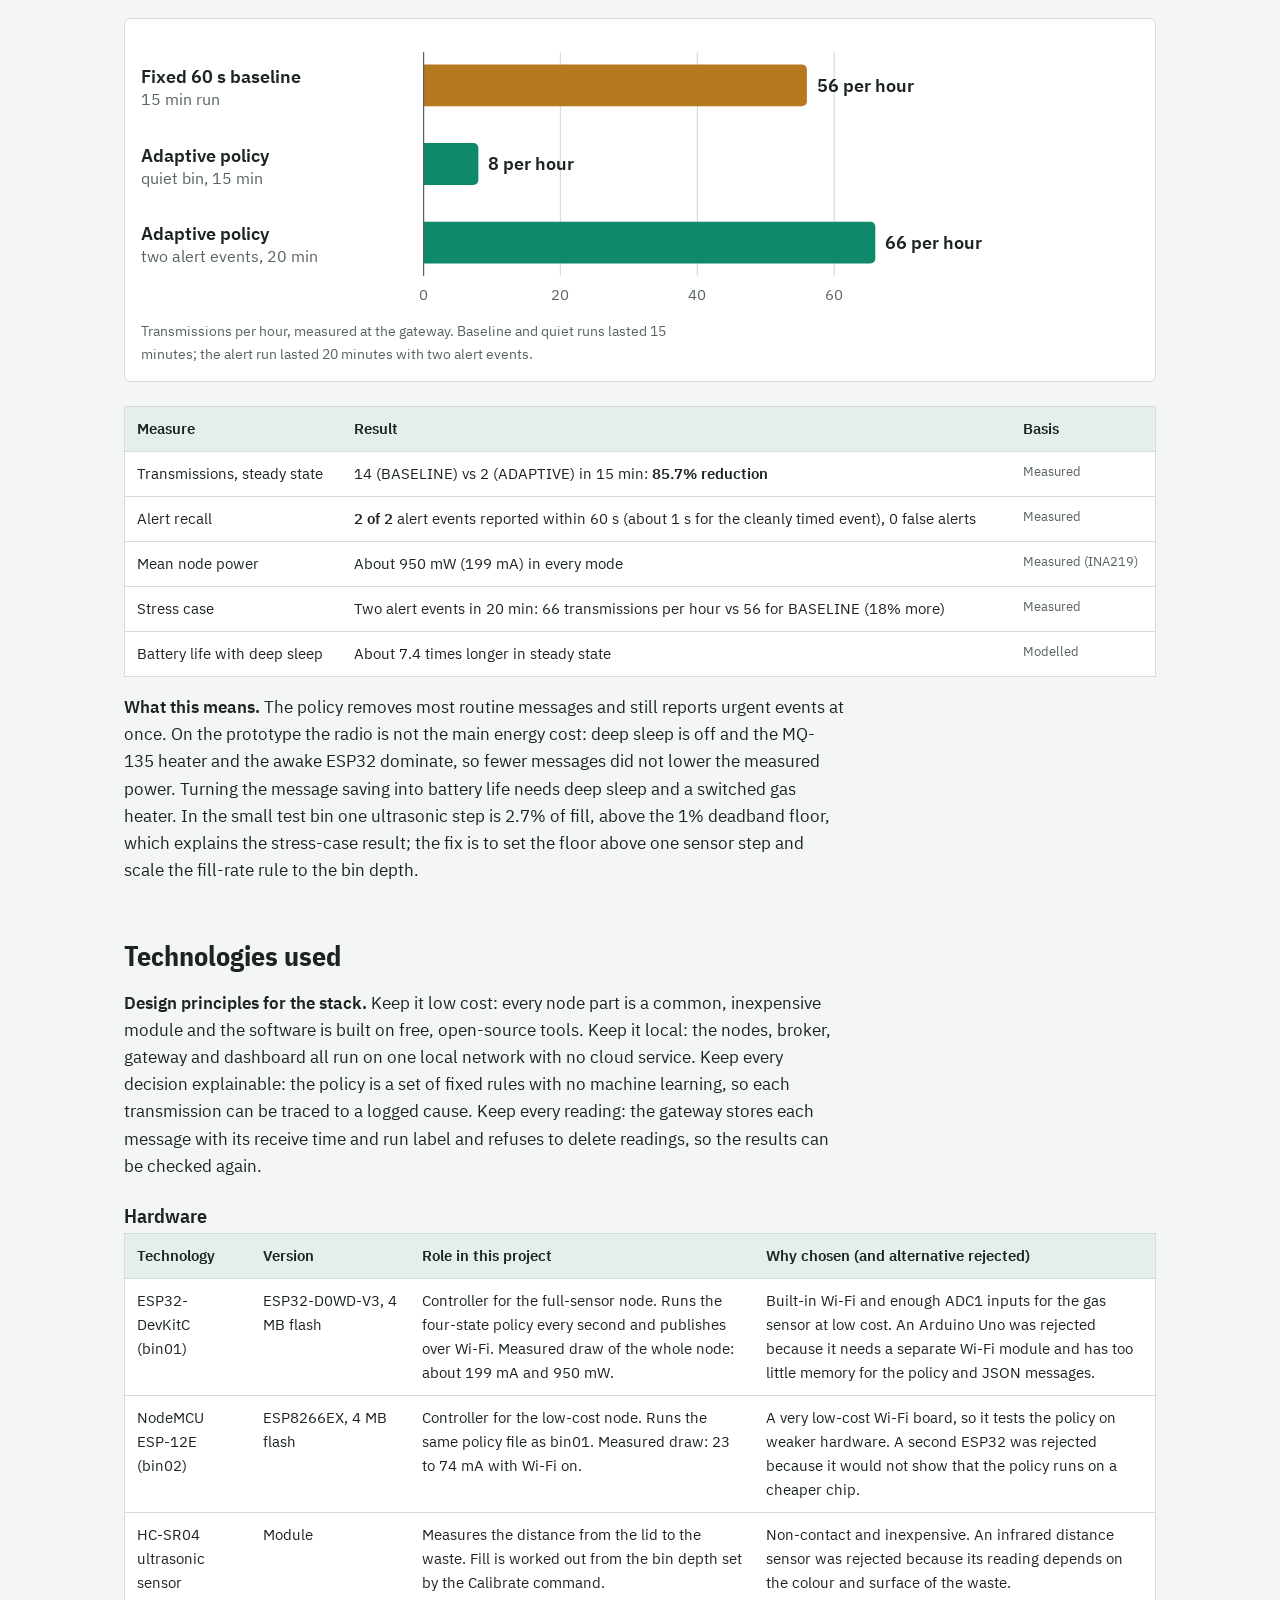
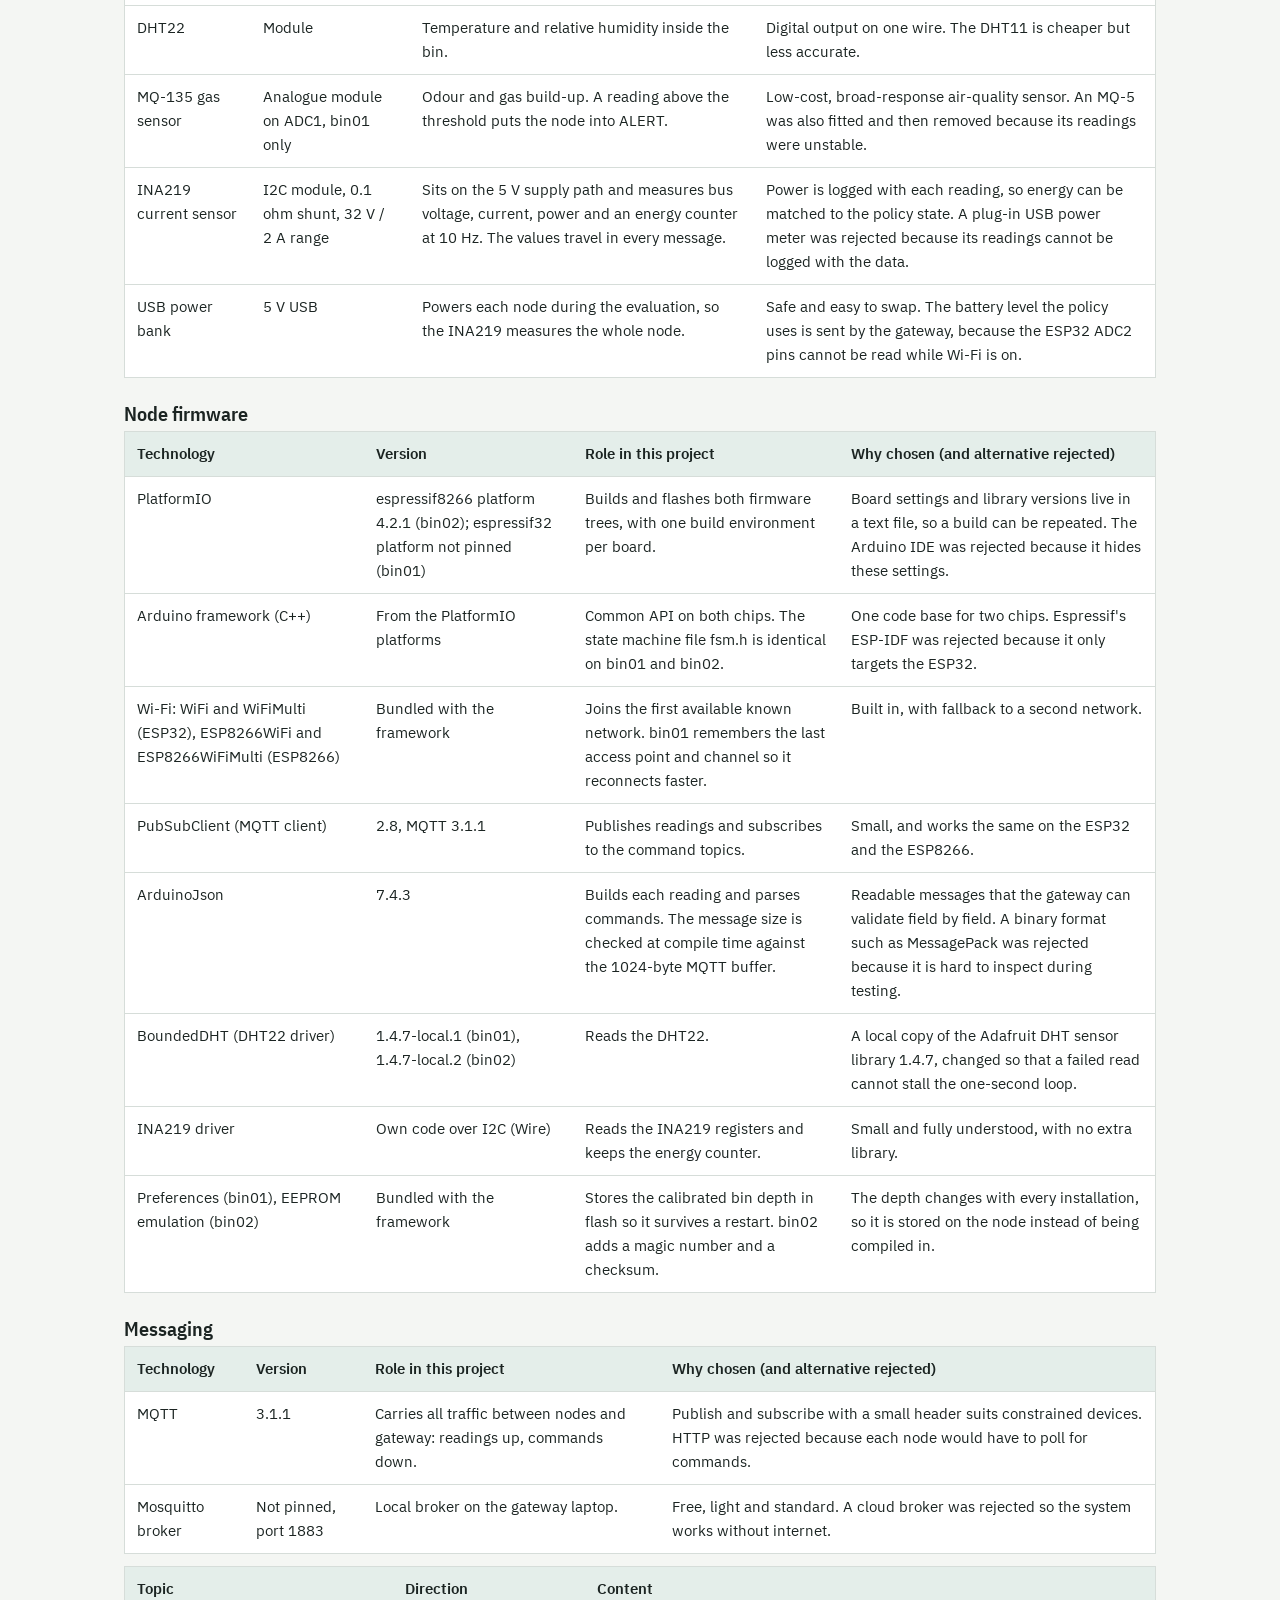
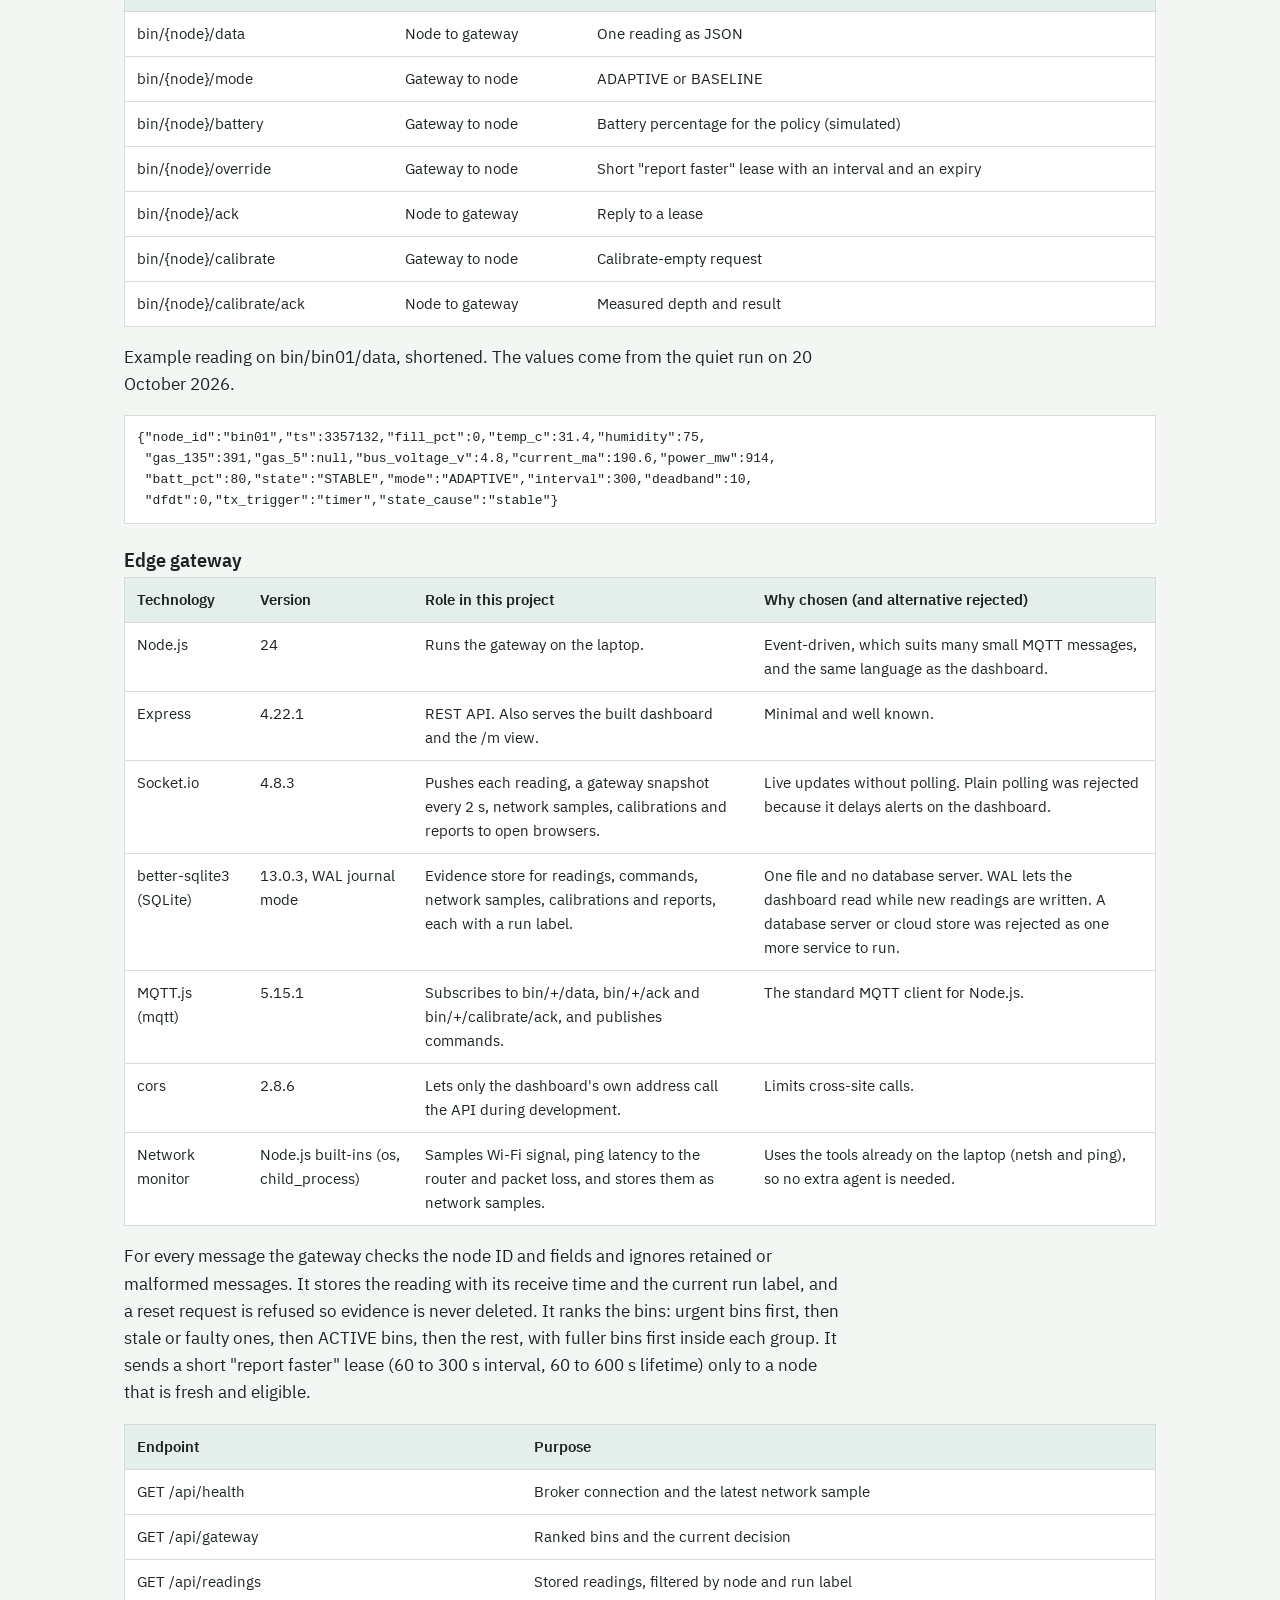
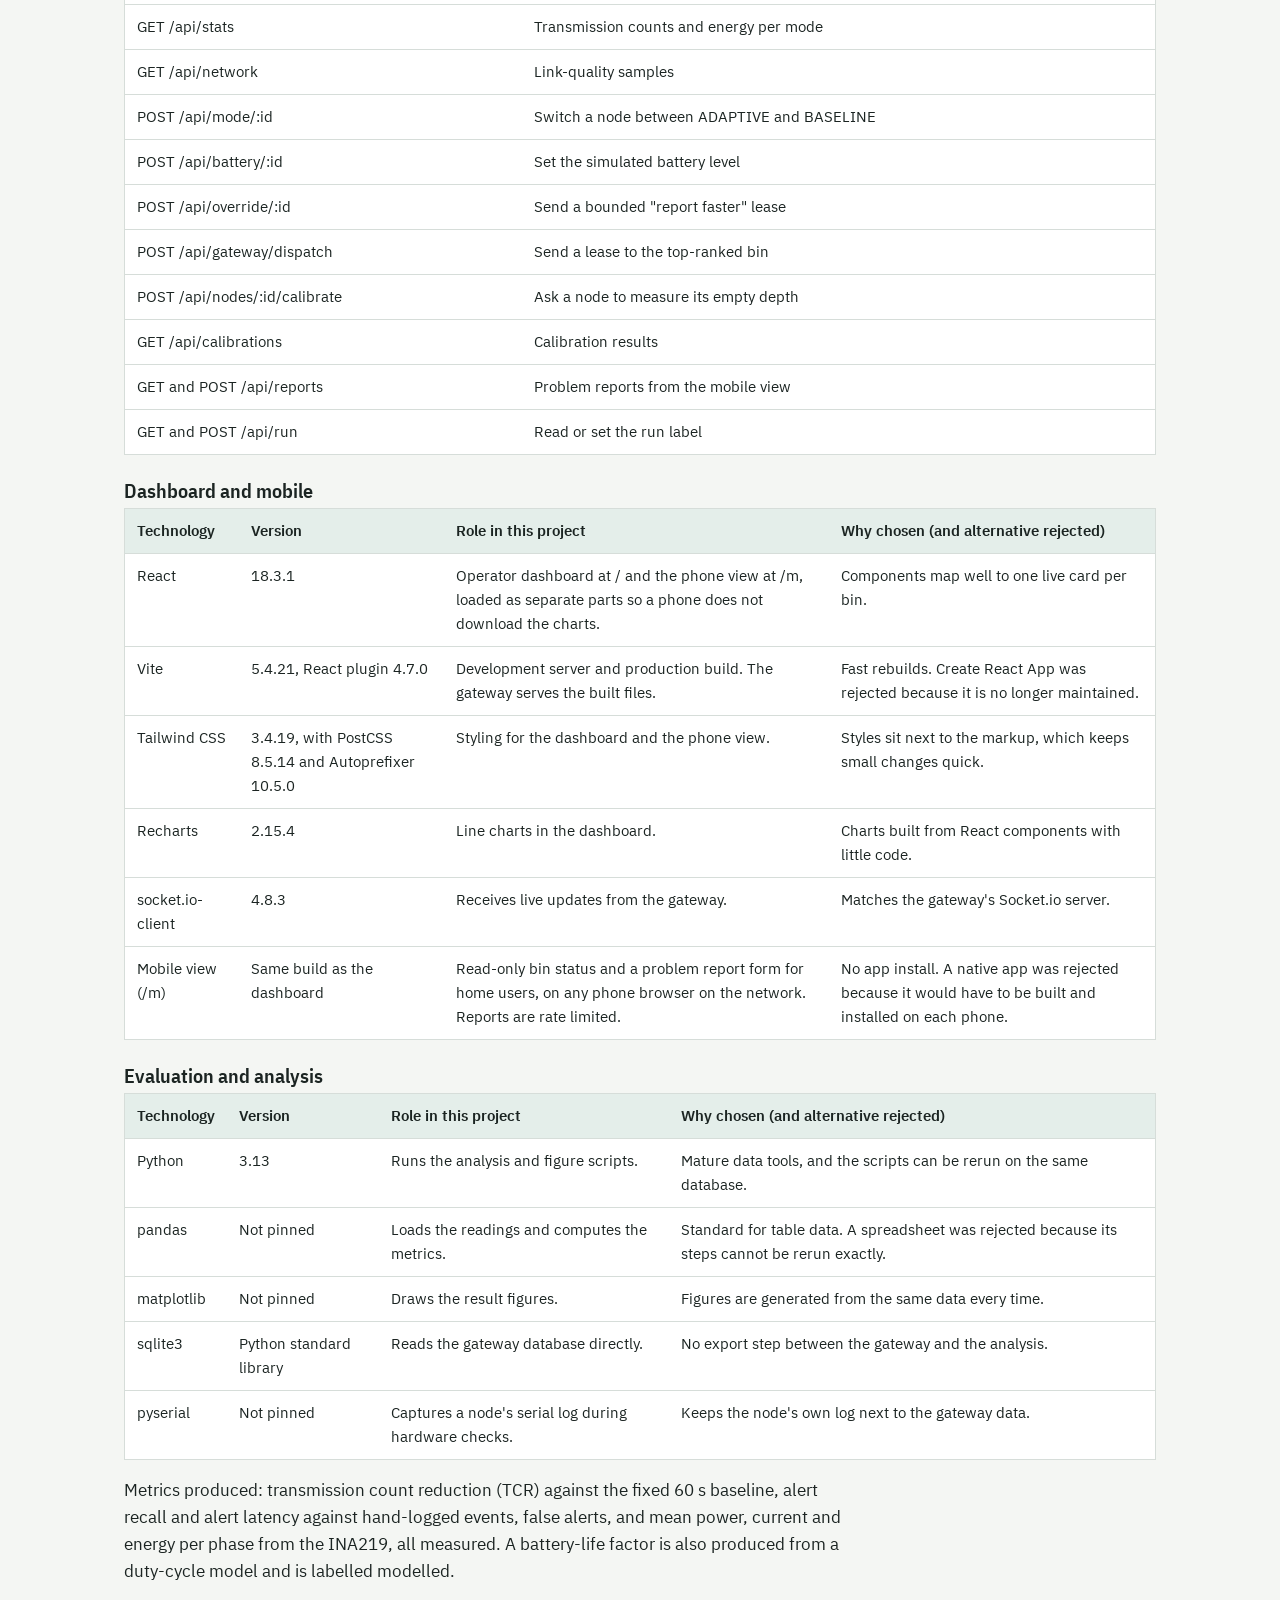
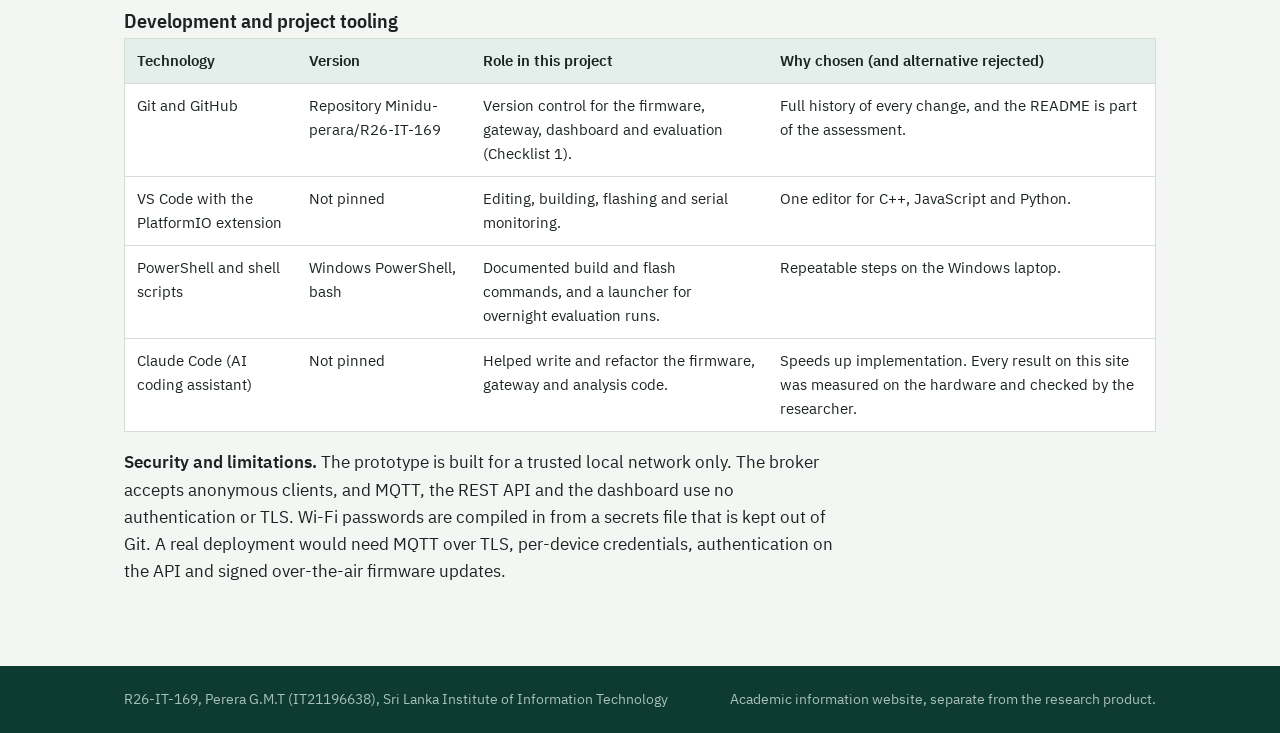
==== commit 38fde2b6: "Expand Technologies used on the Domain page Split the single table into hardware, node firmware, mes" ====
--- a/domain.html
+++ b/domain.html
@@ -171,16 +171,130 @@
 one sensor step and scale the fill-rate rule to the bin depth.</p>
 
 <h2 id="tech">Technologies used</h2>
-<div class="table-scroll"><table>
-<tr><th>Layer</th><th>Technology</th><th>Why</th></tr>
-<tr><td>Bin node</td><td>ESP32 and ESP8266, PlatformIO, Arduino framework (C++)</td><td>Low cost, built-in Wi-Fi, enough headroom for the policy.</td></tr>
-<tr><td>Sensors</td><td>HC-SR04 ultrasonic, DHT22, MQ-135, INA219</td><td>Fill level, environment, gas/odour and measured power.</td></tr>
-<tr><td>Messaging</td><td>MQTT (Mosquitto, local broker)</td><td>Lightweight publish/subscribe suited to constrained devices.</td></tr>
-<tr><td>Gateway</td><td>Node.js, Express, Socket.io, SQLite (better-sqlite3)</td><td>Simple, local, and stores every reading as evaluation evidence.</td></tr>
-<tr><td>Dashboard</td><td>React, Vite, Tailwind CSS, Recharts</td><td>Live operator view with decision trace and charts.</td></tr>
-<tr><td>Mobile</td><td>Phone-sized web view served by the gateway</td><td>Check bins from a phone on the same network, no app install needed.</td></tr>
-<tr><td>Evaluation</td><td>Python (analysis and figures)</td><td>Reproducible metrics from the database.</td></tr>
-</table></div>
+<p><strong>Design principles for the stack.</strong> Keep it low cost: every node part is a common, inexpensive
+module and the software is built on free, open-source tools. Keep it local: the nodes, broker, gateway and dashboard
+all run on one local network with no cloud service. Keep every decision explainable: the policy is a set of fixed
+rules with no machine learning, so each transmission can be traced to a logged cause. Keep every reading: the gateway
+stores each message with its receive time and run label and refuses to delete readings, so the results can be
+checked again.</p>
+
+<h3 id="tech-hardware">Hardware</h3>
+<div class="table-scroll"><table>
+<tr><th>Technology</th><th>Version</th><th>Role in this project</th><th>Why chosen (and alternative rejected)</th></tr>
+<tr><td>ESP32-DevKitC (bin01)</td><td>ESP32-D0WD-V3, 4 MB flash</td><td>Controller for the full-sensor node. Runs the four-state policy every second and publishes over Wi-Fi. Measured draw of the whole node: about 199 mA and 950 mW.</td><td>Built-in Wi-Fi and enough ADC1 inputs for the gas sensor at low cost. An Arduino Uno was rejected because it needs a separate Wi-Fi module and has too little memory for the policy and JSON messages.</td></tr>
+<tr><td>NodeMCU ESP-12E (bin02)</td><td>ESP8266EX, 4 MB flash</td><td>Controller for the low-cost node. Runs the same policy file as bin01. Measured draw: 23 to 74 mA with Wi-Fi on.</td><td>A very low-cost Wi-Fi board, so it tests the policy on weaker hardware. A second ESP32 was rejected because it would not show that the policy runs on a cheaper chip.</td></tr>
+<tr><td>HC-SR04 ultrasonic sensor</td><td>Module</td><td>Measures the distance from the lid to the waste. Fill is worked out from the bin depth set by the Calibrate command.</td><td>Non-contact and inexpensive. An infrared distance sensor was rejected because its reading depends on the colour and surface of the waste.</td></tr>
+<tr><td>DHT22</td><td>Module</td><td>Temperature and relative humidity inside the bin.</td><td>Digital output on one wire. The DHT11 is cheaper but less accurate.</td></tr>
+<tr><td>MQ-135 gas sensor</td><td>Analogue module on ADC1, bin01 only</td><td>Odour and gas build-up. A reading above the threshold puts the node into ALERT.</td><td>Low-cost, broad-response air-quality sensor. An MQ-5 was also fitted and then removed because its readings were unstable.</td></tr>
+<tr><td>INA219 current sensor</td><td>I2C module, 0.1 ohm shunt, 32 V / 2 A range</td><td>Sits on the 5 V supply path and measures bus voltage, current, power and an energy counter at 10 Hz. The values travel in every message.</td><td>Power is logged with each reading, so energy can be matched to the policy state. A plug-in USB power meter was rejected because its readings cannot be logged with the data.</td></tr>
+<tr><td>USB power bank</td><td>5 V USB</td><td>Powers each node during the evaluation, so the INA219 measures the whole node.</td><td>Safe and easy to swap. The battery level the policy uses is sent by the gateway, because the ESP32 ADC2 pins cannot be read while Wi-Fi is on.</td></tr>
+</table></div>
+
+<h3 id="tech-firmware">Node firmware</h3>
+<div class="table-scroll"><table>
+<tr><th>Technology</th><th>Version</th><th>Role in this project</th><th>Why chosen (and alternative rejected)</th></tr>
+<tr><td>PlatformIO</td><td>espressif8266 platform 4.2.1 (bin02); espressif32 platform not pinned (bin01)</td><td>Builds and flashes both firmware trees, with one build environment per board.</td><td>Board settings and library versions live in a text file, so a build can be repeated. The Arduino IDE was rejected because it hides these settings.</td></tr>
+<tr><td>Arduino framework (C++)</td><td>From the PlatformIO platforms</td><td>Common API on both chips. The state machine file fsm.h is identical on bin01 and bin02.</td><td>One code base for two chips. Espressif's ESP-IDF was rejected because it only targets the ESP32.</td></tr>
+<tr><td>Wi-Fi: WiFi and WiFiMulti (ESP32), ESP8266WiFi and ESP8266WiFiMulti (ESP8266)</td><td>Bundled with the framework</td><td>Joins the first available known network. bin01 remembers the last access point and channel so it reconnects faster.</td><td>Built in, with fallback to a second network.</td></tr>
+<tr><td>PubSubClient (MQTT client)</td><td>2.8, MQTT 3.1.1</td><td>Publishes readings and subscribes to the command topics.</td><td>Small, and works the same on the ESP32 and the ESP8266.</td></tr>
+<tr><td>ArduinoJson</td><td>7.4.3</td><td>Builds each reading and parses commands. The message size is checked at compile time against the 1024-byte MQTT buffer.</td><td>Readable messages that the gateway can validate field by field. A binary format such as MessagePack was rejected because it is hard to inspect during testing.</td></tr>
+<tr><td>BoundedDHT (DHT22 driver)</td><td>1.4.7-local.1 (bin01), 1.4.7-local.2 (bin02)</td><td>Reads the DHT22.</td><td>A local copy of the Adafruit DHT sensor library 1.4.7, changed so that a failed read cannot stall the one-second loop.</td></tr>
+<tr><td>INA219 driver</td><td>Own code over I2C (Wire)</td><td>Reads the INA219 registers and keeps the energy counter.</td><td>Small and fully understood, with no extra library.</td></tr>
+<tr><td>Preferences (bin01), EEPROM emulation (bin02)</td><td>Bundled with the framework</td><td>Stores the calibrated bin depth in flash so it survives a restart. bin02 adds a magic number and a checksum.</td><td>The depth changes with every installation, so it is stored on the node instead of being compiled in.</td></tr>
+</table></div>
+
+<h3 id="tech-messaging">Messaging</h3>
+<div class="table-scroll"><table>
+<tr><th>Technology</th><th>Version</th><th>Role in this project</th><th>Why chosen (and alternative rejected)</th></tr>
+<tr><td>MQTT</td><td>3.1.1</td><td>Carries all traffic between nodes and gateway: readings up, commands down.</td><td>Publish and subscribe with a small header suits constrained devices. HTTP was rejected because each node would have to poll for commands.</td></tr>
+<tr><td>Mosquitto broker</td><td>Not pinned, port 1883</td><td>Local broker on the gateway laptop.</td><td>Free, light and standard. A cloud broker was rejected so the system works without internet.</td></tr>
+</table></div>
+<div class="table-scroll" style="margin-top:12px"><table>
+<tr><th>Topic</th><th>Direction</th><th>Content</th></tr>
+<tr><td>bin/&lbrace;node&rbrace;/data</td><td>Node to gateway</td><td>One reading as JSON</td></tr>
+<tr><td>bin/&lbrace;node&rbrace;/mode</td><td>Gateway to node</td><td>ADAPTIVE or BASELINE</td></tr>
+<tr><td>bin/&lbrace;node&rbrace;/battery</td><td>Gateway to node</td><td>Battery percentage for the policy (simulated)</td></tr>
+<tr><td>bin/&lbrace;node&rbrace;/override</td><td>Gateway to node</td><td>Short "report faster" lease with an interval and an expiry</td></tr>
+<tr><td>bin/&lbrace;node&rbrace;/ack</td><td>Node to gateway</td><td>Reply to a lease</td></tr>
+<tr><td>bin/&lbrace;node&rbrace;/calibrate</td><td>Gateway to node</td><td>Calibrate-empty request</td></tr>
+<tr><td>bin/&lbrace;node&rbrace;/calibrate/ack</td><td>Node to gateway</td><td>Measured depth and result</td></tr>
+</table></div>
+<p>Example reading on bin/bin01/data, shortened. The values come from the quiet run on 20 October 2026.</p>
+<div class="table-scroll"><pre style="margin:0;padding:12px;background:var(--surface);border:1px solid var(--line);font-size:13px">{"node_id":"bin01","ts":3357132,"fill_pct":0,"temp_c":31.4,"humidity":75,
+ "gas_135":391,"gas_5":null,"bus_voltage_v":4.8,"current_ma":190.6,"power_mw":914,
+ "batt_pct":80,"state":"STABLE","mode":"ADAPTIVE","interval":300,"deadband":10,
+ "dfdt":0,"tx_trigger":"timer","state_cause":"stable"}</pre></div>
+
+<h3 id="tech-gateway">Edge gateway</h3>
+<div class="table-scroll"><table>
+<tr><th>Technology</th><th>Version</th><th>Role in this project</th><th>Why chosen (and alternative rejected)</th></tr>
+<tr><td>Node.js</td><td>24</td><td>Runs the gateway on the laptop.</td><td>Event-driven, which suits many small MQTT messages, and the same language as the dashboard.</td></tr>
+<tr><td>Express</td><td>4.22.1</td><td>REST API. Also serves the built dashboard and the /m view.</td><td>Minimal and well known.</td></tr>
+<tr><td>Socket.io</td><td>4.8.3</td><td>Pushes each reading, a gateway snapshot every 2 s, network samples, calibrations and reports to open browsers.</td><td>Live updates without polling. Plain polling was rejected because it delays alerts on the dashboard.</td></tr>
+<tr><td>better-sqlite3 (SQLite)</td><td>13.0.3, WAL journal mode</td><td>Evidence store for readings, commands, network samples, calibrations and reports, each with a run label.</td><td>One file and no database server. WAL lets the dashboard read while new readings are written. A database server or cloud store was rejected as one more service to run.</td></tr>
+<tr><td>MQTT.js (mqtt)</td><td>5.15.1</td><td>Subscribes to bin/+/data, bin/+/ack and bin/+/calibrate/ack, and publishes commands.</td><td>The standard MQTT client for Node.js.</td></tr>
+<tr><td>cors</td><td>2.8.6</td><td>Lets only the dashboard's own address call the API during development.</td><td>Limits cross-site calls.</td></tr>
+<tr><td>Network monitor</td><td>Node.js built-ins (os, child_process)</td><td>Samples Wi-Fi signal, ping latency to the router and packet loss, and stores them as network samples.</td><td>Uses the tools already on the laptop (netsh and ping), so no extra agent is needed.</td></tr>
+</table></div>
+<p>For every message the gateway checks the node ID and fields and ignores retained or malformed messages. It
+stores the reading with its receive time and the current run label, and a reset request is refused so evidence is
+never deleted. It ranks the bins: urgent bins first, then stale or faulty ones, then ACTIVE bins, then the rest,
+with fuller bins first inside each group. It sends a short "report faster" lease (60 to 300 s interval, 60 to 600 s
+lifetime) only to a node that is fresh and eligible.</p>
+<div class="table-scroll"><table>
+<tr><th>Endpoint</th><th>Purpose</th></tr>
+<tr><td>GET /api/health</td><td>Broker connection and the latest network sample</td></tr>
+<tr><td>GET /api/gateway</td><td>Ranked bins and the current decision</td></tr>
+<tr><td>GET /api/readings</td><td>Stored readings, filtered by node and run label</td></tr>
+<tr><td>GET /api/stats</td><td>Transmission counts and energy per mode</td></tr>
+<tr><td>GET /api/network</td><td>Link-quality samples</td></tr>
+<tr><td>POST /api/mode/:id</td><td>Switch a node between ADAPTIVE and BASELINE</td></tr>
+<tr><td>POST /api/battery/:id</td><td>Set the simulated battery level</td></tr>
+<tr><td>POST /api/override/:id</td><td>Send a bounded "report faster" lease</td></tr>
+<tr><td>POST /api/gateway/dispatch</td><td>Send a lease to the top-ranked bin</td></tr>
+<tr><td>POST /api/nodes/:id/calibrate</td><td>Ask a node to measure its empty depth</td></tr>
+<tr><td>GET /api/calibrations</td><td>Calibration results</td></tr>
+<tr><td>GET and POST /api/reports</td><td>Problem reports from the mobile view</td></tr>
+<tr><td>GET and POST /api/run</td><td>Read or set the run label</td></tr>
+</table></div>
+
+<h3 id="tech-dashboard">Dashboard and mobile</h3>
+<div class="table-scroll"><table>
+<tr><th>Technology</th><th>Version</th><th>Role in this project</th><th>Why chosen (and alternative rejected)</th></tr>
+<tr><td>React</td><td>18.3.1</td><td>Operator dashboard at / and the phone view at /m, loaded as separate parts so a phone does not download the charts.</td><td>Components map well to one live card per bin.</td></tr>
+<tr><td>Vite</td><td>5.4.21, React plugin 4.7.0</td><td>Development server and production build. The gateway serves the built files.</td><td>Fast rebuilds. Create React App was rejected because it is no longer maintained.</td></tr>
+<tr><td>Tailwind CSS</td><td>3.4.19, with PostCSS 8.5.14 and Autoprefixer 10.5.0</td><td>Styling for the dashboard and the phone view.</td><td>Styles sit next to the markup, which keeps small changes quick.</td></tr>
+<tr><td>Recharts</td><td>2.15.4</td><td>Line charts in the dashboard.</td><td>Charts built from React components with little code.</td></tr>
+<tr><td>socket.io-client</td><td>4.8.3</td><td>Receives live updates from the gateway.</td><td>Matches the gateway's Socket.io server.</td></tr>
+<tr><td>Mobile view (/m)</td><td>Same build as the dashboard</td><td>Read-only bin status and a problem report form for home users, on any phone browser on the network. Reports are rate limited.</td><td>No app install. A native app was rejected because it would have to be built and installed on each phone.</td></tr>
+</table></div>
+
+<h3 id="tech-eval">Evaluation and analysis</h3>
+<div class="table-scroll"><table>
+<tr><th>Technology</th><th>Version</th><th>Role in this project</th><th>Why chosen (and alternative rejected)</th></tr>
+<tr><td>Python</td><td>3.13</td><td>Runs the analysis and figure scripts.</td><td>Mature data tools, and the scripts can be rerun on the same database.</td></tr>
+<tr><td>pandas</td><td>Not pinned</td><td>Loads the readings and computes the metrics.</td><td>Standard for table data. A spreadsheet was rejected because its steps cannot be rerun exactly.</td></tr>
+<tr><td>matplotlib</td><td>Not pinned</td><td>Draws the result figures.</td><td>Figures are generated from the same data every time.</td></tr>
+<tr><td>sqlite3</td><td>Python standard library</td><td>Reads the gateway database directly.</td><td>No export step between the gateway and the analysis.</td></tr>
+<tr><td>pyserial</td><td>Not pinned</td><td>Captures a node's serial log during hardware checks.</td><td>Keeps the node's own log next to the gateway data.</td></tr>
+</table></div>
+<p>Metrics produced: transmission count reduction (TCR) against the fixed 60 s baseline, alert recall and alert
+latency against hand-logged events, false alerts, and mean power, current and energy per phase from the INA219, all
+measured. A battery-life factor is also produced from a duty-cycle model and is labelled modelled.</p>
+
+<h3 id="tech-tooling">Development and project tooling</h3>
+<div class="table-scroll"><table>
+<tr><th>Technology</th><th>Version</th><th>Role in this project</th><th>Why chosen (and alternative rejected)</th></tr>
+<tr><td>Git and GitHub</td><td>Repository Minidu-perara/R26-IT-169</td><td>Version control for the firmware, gateway, dashboard and evaluation (Checklist 1).</td><td>Full history of every change, and the README is part of the assessment.</td></tr>
+<tr><td>VS Code with the PlatformIO extension</td><td>Not pinned</td><td>Editing, building, flashing and serial monitoring.</td><td>One editor for C++, JavaScript and Python.</td></tr>
+<tr><td>PowerShell and shell scripts</td><td>Windows PowerShell, bash</td><td>Documented build and flash commands, and a launcher for overnight evaluation runs.</td><td>Repeatable steps on the Windows laptop.</td></tr>
+<tr><td>Claude Code (AI coding assistant)</td><td>Not pinned</td><td>Helped write and refactor the firmware, gateway and analysis code.</td><td>Speeds up implementation. Every result on this site was measured on the hardware and checked by the researcher.</td></tr>
+</table></div>
+
+<p><strong>Security and limitations.</strong> The prototype is built for a trusted local network only. The broker
+accepts anonymous clients, and MQTT, the REST API and the dashboard use no authentication or TLS. Wi-Fi passwords
+are compiled in from a secrets file that is kept out of Git. A real deployment would need MQTT over TLS, per-device
+credentials, authentication on the API and signed over-the-air firmware updates.</p>
 
 </div>
 </main>
